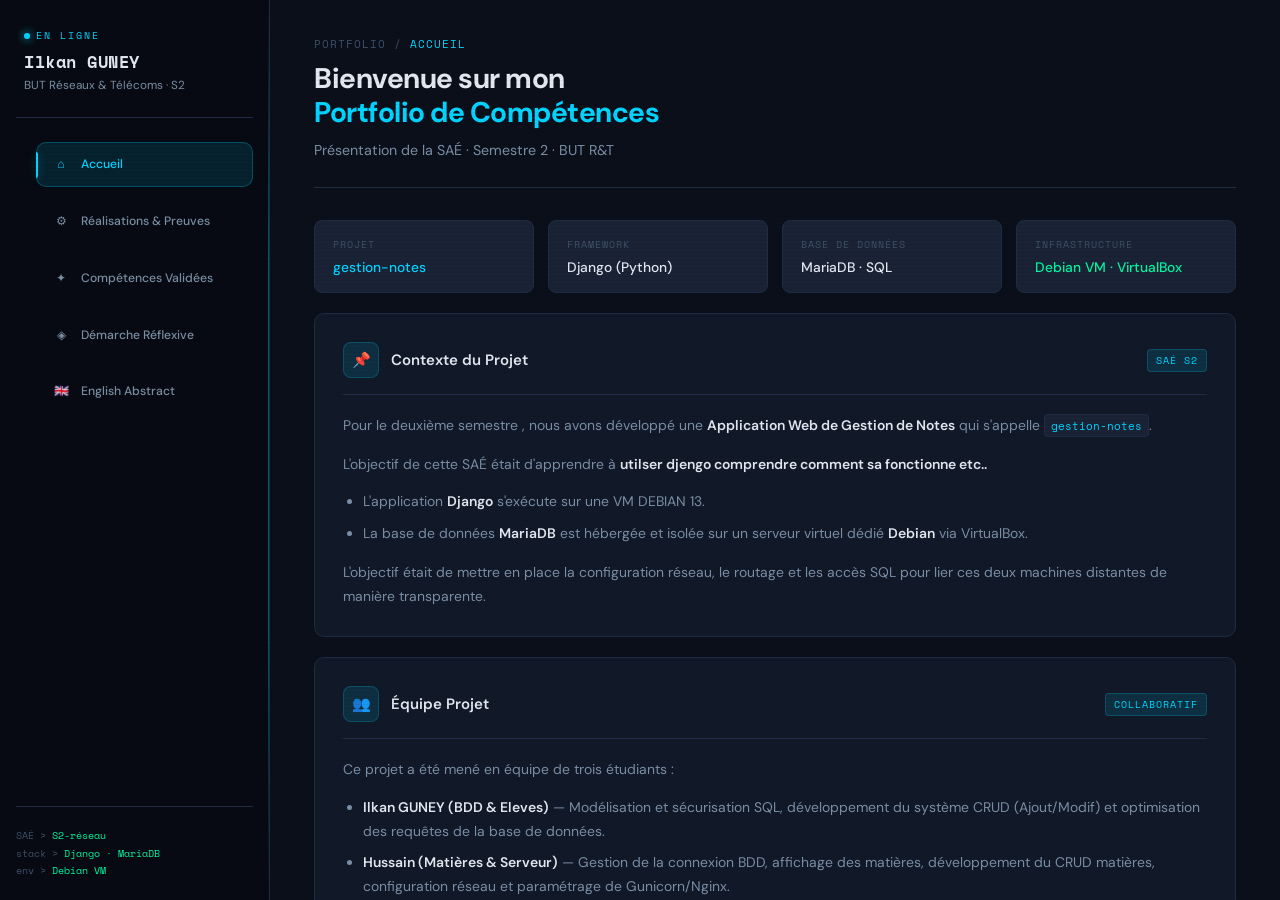
==== index.html @ a37f9f77 "Add files via upload" ====
<!DOCTYPE html>
<html lang="fr">
<head>
    <meta charset="UTF-8">
    <meta name="viewport" content="width=device-width, initial-scale=1.0">
    <title>Portfolio SAÉ — Ilkan GUNEY</title>
    <link rel="stylesheet" href="style.css">
</head>
<body>
    <aside class="sidebar">
        <div class="profile-section">
            <div class="profile-tag">En ligne</div>
            <h2>Ilkan GUNEY</h2>
            <div class="subtitle">BUT Réseaux &amp; Télécoms · S2</div>
        </div>
        <ul class="nav-menu">
            <li class="nav-item active">
                <a href="index.html">
                    <span class="nav-icon">⌂</span>
                    <span class="nav-label">Accueil</span>
                </a>
            </li>
            <li class="nav-item">
                <a href="realisations.html">
                    <span class="nav-icon">⚙</span>
                    <span class="nav-label">Réalisations &amp; Preuves</span>
                </a>
            </li>
            <li class="nav-item">
                <a href="competences.html">
                    <span class="nav-icon">✦</span>
                    <span class="nav-label">Compétences Validées</span>
                </a>
            </li>
            <li class="nav-item">
                <a href="reflexion.html">
                    <span class="nav-icon">◈</span>
                    <span class="nav-label">Démarche Réflexive</span>
                </a>
            </li>
            <li class="nav-item">
                <a href="english.html">
                    <span class="nav-icon">🇬🇧</span>
                    <span class="nav-label">English Abstract</span>
                </a>
            </li>
        </ul>
        <div class="sidebar-footer">
            <div class="sys-info">
                <div>SAÉ &gt; <span>S2-réseau</span></div>
                <div>stack &gt; <span>Django · MariaDB</span></div>
                <div>env &gt; <span>Debian VM</span></div>
            </div>
        </div>
    </aside>

    <main class="main-content">
        <div class="page-header">
            <div class="breadcrumb">Portfolio / <span>Accueil</span></div>
            <h1>Bienvenue sur mon<br><em>Portfolio de Compétences</em></h1>
            <p class="desc">Présentation  de la SAÉ · Semestre 2 · BUT R&amp;T</p>
        </div>

        <div class="info-grid">
            <div class="info-tile">
                <div class="label">Projet</div>
                <div class="value accent">gestion-notes</div>
            </div>
            <div class="info-tile">
                <div class="label">Framework</div>
                <div class="value">Django (Python)</div>
            </div>
            <div class="info-tile">
                <div class="label">Base de données</div>
                <div class="value">MariaDB · SQL</div>
            </div>
            <div class="info-tile">
                <div class="label">Infrastructure</div>
                <div class="value green">Debian VM · VirtualBox</div>
            </div>
        </div>

        <div class="card">
            <div class="card-header">
                <div class="card-icon">📌</div>
                <h3>Contexte du Projet</h3>
                <span class="card-tag">SAÉ S2</span>
            </div>
            <p>
                Pour le deuxième semestre , nous avons développé une
                <strong>Application Web de Gestion de Notes</strong> qui s'appelle  <code>gestion-notes</code>.
            </p>
            <p>
                L'objectif  de cette SAÉ était d'apprendre à <strong> utilser djengo comprendre comment sa fonctionne etc..</strong>
               
            </p>
            <ul>
                <li>L'application <strong>Django</strong> s'exécute sur une VM DEBIAN 13.</li>
                <li>La base de données <strong>MariaDB</strong> est hébergée et isolée sur un serveur virtuel dédié <strong>Debian</strong> via VirtualBox.</li>
            </ul>
            <p>
                L'objectif était de mettre en place la configuration réseau, le routage et les accès SQL pour lier ces deux machines distantes de manière transparente.
            </p>
        </div>

        <div class="card">
            <div class="card-header">
                <div class="card-icon">👥</div>
                <h3>Équipe Projet</h3>
                <span class="card-tag">Collaboratif</span>
            </div>
            <p>Ce projet a été mené en équipe de trois étudiants :</p>
            <ul>
                <li><strong>Ilkan GUNEY (BDD & Eleves)</strong> — Modélisation et sécurisation SQL, développement du système CRUD (Ajout/Modif) et optimisation des requêtes de la base de données.</li>
<li><strong>Hussain (Matières & Serveur)</strong> — Gestion de la connexion BDD, affichage des matières, développement du CRUD matières, configuration réseau et paramétrage de Gunicorn/Nginx.</li>
<li><strong>Rafael (CSV & Bulletins)</strong> — Conception des pages HTML, lecture et traitement des fichiers CSV pour l'enregistrement automatique des notes dans MySQL.</li>
            </ul>
        </div>

        <div class="card">
            <div class="card-header">
                <div class="card-icon">🗺</div>
                <h3>Navigation du Portfolio</h3>
            </div>
            <ul>
                <li><strong>Réalisations &amp; Preuves</strong> — Détails techniques des tâches accomplies avec captures d'écran</li>
                <li><strong>Compétences Validées</strong> — Correspondance avec le référentiel BUT (AC)</li>
                <li><strong>Démarche Réflexive</strong> — Analyse critique des pannes et résolutions</li>
                <li><strong>English Abstract</strong> — Résumé technique en anglais</li>
            </ul>
        </div>
    </main>
</body>
</html>
---- style.css ----
@import url('https://fonts.googleapis.com/css2?family=Space+Mono:wght@400;700&family=DM+Sans:wght@300;400;500;600;700&display=swap');

:root {
    --bg: #0b0f1a;
    --sidebar-bg: #070a12;
    --surface: #111827;
    --surface-2: #1a2235;
    --border: #1e2d45;
    --accent: #00d4ff;
    --accent-dim: rgba(0, 212, 255, 0.12);
    --accent-glow: rgba(0, 212, 255, 0.35);
    --green: #00f5a0;
    --green-dim: rgba(0, 245, 160, 0.1);
    --amber: #fbbf24;
    --amber-dim: rgba(251, 191, 36, 0.1);
    --text-primary: #e2e8f0;
    --text-secondary: #7a8fa6;
    --text-muted: #3d5068;
    --font-mono: 'Space Mono', monospace;
    --font-body: 'DM Sans', sans-serif;
    --sidebar-width: 270px;
    --radius: 10px;
}

*, *::before, *::after {
    margin: 0;
    padding: 0;
    box-sizing: border-box;
}

html {
    scroll-behavior: smooth;
}

body {
    background: var(--bg);
    color: var(--text-primary);
    font-family: var(--font-body);
    display: flex;
    height: 100vh;
    overflow: hidden;
    font-size: 15px;
}

/* ─── Scanline effect ─── */
body::before {
    content: '';
    position: fixed;
    inset: 0;
    background: repeating-linear-gradient(
        0deg,
        transparent,
        transparent 3px,
        rgba(0,0,0,0.04) 3px,
        rgba(0,0,0,0.04) 4px
    );
    pointer-events: none;
    z-index: 9999;
}

/* ═══════════════════════════════
   SIDEBAR
═══════════════════════════════ */
.sidebar {
    width: var(--sidebar-width);
    background: var(--sidebar-bg);
    border-right: 1px solid var(--border);
    display: flex;
    flex-direction: column;
    padding: 28px 16px 20px;
    flex-shrink: 0;
    position: relative;
    overflow: hidden;
}

.sidebar::after {
    content: '';
    position: absolute;
    top: 0;
    right: 0;
    width: 1px;
    height: 100%;
    background: linear-gradient(
        180deg,
        transparent 0%,
        var(--accent) 30%,
        var(--accent) 70%,
        transparent 100%
    );
    opacity: 0.4;
}

.profile-section {
    padding: 0 8px 24px;
    border-bottom: 1px solid var(--border);
    margin-bottom: 24px;
}

.profile-tag {
    font-family: var(--font-mono);
    font-size: 0.65em;
    color: var(--accent);
    letter-spacing: 2px;
    text-transform: uppercase;
    margin-bottom: 8px;
    display: flex;
    align-items: center;
    gap: 6px;
}

.profile-tag::before {
    content: '';
    display: inline-block;
    width: 6px;
    height: 6px;
    background: var(--accent);
    border-radius: 50%;
    box-shadow: 0 0 8px var(--accent);
    animation: pulse-dot 2s ease-in-out infinite;
}

@keyframes pulse-dot {
    0%, 100% { opacity: 1; box-shadow: 0 0 8px var(--accent); }
    50% { opacity: 0.5; box-shadow: 0 0 2px var(--accent); }
}

.profile-section h2 {
    font-family: var(--font-mono);
    font-size: 1.15em;
    font-weight: 700;
    color: var(--text-primary);
    letter-spacing: 0.5px;
    line-height: 1.3;
}

.profile-section .subtitle {
    font-size: 0.78em;
    color: var(--text-secondary);
    margin-top: 4px;
}

/* NAV */
.nav-menu {
    list-style: none;
    display: flex;
    flex-direction: column;
    gap: 4px;
    flex: 1;
}

.nav-item a {
    display: flex;
    align-items: center;
    gap: 10px;
    padding: 11px 14px;
    border-radius: var(--radius);
    text-decoration: none;
    color: var(--text-secondary);
    font-size: 0.875em;
    font-weight: 500;
    transition: all 0.2s ease;
    border: 1px solid transparent;
    position: relative;
}

.nav-item a:hover {
    color: var(--text-primary);
    background: var(--surface);
    border-color: var(--border);
}

.nav-item.active a {
    color: var(--accent);
    background: var(--accent-dim);
    border-color: rgba(0, 212, 255, 0.25);
}

.nav-item.active a::before {
    content: '';
    position: absolute;
    left: -1px;
    top: 20%;
    height: 60%;
    width: 2px;
    background: var(--accent);
    border-radius: 0 2px 2px 0;
    box-shadow: 0 0 8px var(--accent-glow);
}

.nav-icon {
    font-size: 1em;
    width: 20px;
    text-align: center;
    flex-shrink: 0;
}

.nav-label {
    flex: 1;
}

/* Sidebar footer */
.sidebar-footer {
    padding-top: 20px;
    border-top: 1px solid var(--border);
}

.sys-info {
    font-family: var(--font-mono);
    font-size: 0.65em;
    color: var(--text-muted);
    line-height: 1.8;
}

.sys-info span {
    color: var(--green);
}

/* ═══════════════════════════════
   MAIN CONTENT
═══════════════════════════════ */
.main-content {
    flex: 1;
    padding: 36px 44px;
    overflow-y: auto;
    background: var(--bg);
}

.main-content::-webkit-scrollbar {
    width: 4px;
}

.main-content::-webkit-scrollbar-track {
    background: transparent;
}

.main-content::-webkit-scrollbar-thumb {
    background: var(--border);
    border-radius: 4px;
}

/* ─── Page Header ─── */
.page-header {
    margin-bottom: 32px;
    padding-bottom: 24px;
    border-bottom: 1px solid var(--border);
    position: relative;
}

.page-header .breadcrumb {
    font-family: var(--font-mono);
    font-size: 0.7em;
    color: var(--text-muted);
    letter-spacing: 1px;
    text-transform: uppercase;
    margin-bottom: 10px;
}

.page-header .breadcrumb span {
    color: var(--accent);
}

.page-header h1 {
    font-size: 1.9em;
    font-weight: 700;
    color: var(--text-primary);
    line-height: 1.2;
    letter-spacing: -0.5px;
}

.page-header h1 em {
    font-style: normal;
    color: var(--accent);
}

.page-header .desc {
    margin-top: 8px;
    color: var(--text-secondary);
    font-size: 0.95em;
}

/* ─── Cards ─── */
.card {
    background: var(--surface);
    border: 1px solid var(--border);
    border-radius: var(--radius);
    padding: 28px;
    margin-bottom: 20px;
    position: relative;
    transition: border-color 0.2s;
}

.card:hover {
    border-color: #2a3f5a;
}

.card-header {
    display: flex;
    align-items: center;
    gap: 12px;
    margin-bottom: 18px;
    padding-bottom: 16px;
    border-bottom: 1px solid var(--border);
}

.card-icon {
    width: 36px;
    height: 36px;
    background: var(--accent-dim);
    border: 1px solid rgba(0, 212, 255, 0.2);
    border-radius: 8px;
    display: flex;
    align-items: center;
    justify-content: center;
    font-size: 1em;
    flex-shrink: 0;
}

.card-header h3 {
    font-size: 1em;
    font-weight: 600;
    color: var(--text-primary);
    flex: 1;
}

.card-tag {
    font-family: var(--font-mono);
    font-size: 0.65em;
    color: var(--accent);
    background: var(--accent-dim);
    border: 1px solid rgba(0, 212, 255, 0.2);
    padding: 3px 8px;
    border-radius: 4px;
    letter-spacing: 1px;
    text-transform: uppercase;
}

/* ─── Typography ─── */
p {
    color: var(--text-secondary);
    line-height: 1.75;
    margin-bottom: 14px;
    font-size: 0.93em;
}

p:last-child {
    margin-bottom: 0;
}

strong {
    color: var(--text-primary);
    font-weight: 600;
}

code {
    font-family: var(--font-mono);
    font-size: 0.82em;
    background: var(--surface-2);
    border: 1px solid var(--border);
    padding: 2px 6px;
    border-radius: 4px;
    color: var(--accent);
}

ul, ol {
    margin-left: 20px;
    margin-bottom: 14px;
}

li {
    color: var(--text-secondary);
    line-height: 1.7;
    margin-bottom: 8px;
    font-size: 0.93em;
}

li strong {
    color: var(--text-primary);
}

ol li {
    padding-left: 4px;
}

/* ─── Badge ─── */
.badge {
    font-family: var(--font-mono);
    font-size: 0.72em;
    padding: 3px 9px;
    border-radius: 4px;
    display: inline-block;
    margin-right: 8px;
    font-weight: 700;
    letter-spacing: 0.5px;
}

.badge-blue {
    background: rgba(59, 130, 246, 0.12);
    color: #60a5fa;
    border: 1px solid rgba(59, 130, 246, 0.25);
}

.badge-green {
    background: var(--green-dim);
    color: var(--green);
    border: 1px solid rgba(0, 245, 160, 0.2);
}

.badge-amber {
    background: var(--amber-dim);
    color: var(--amber);
    border: 1px solid rgba(251, 191, 36, 0.2);
}

/* ─── Code block ─── */
.code-block {
    background: #060c16;
    border: 1px solid var(--border);
    border-radius: var(--radius);
    margin: 16px 0;
    overflow: hidden;
}

.code-block-header {
    padding: 8px 16px;
    background: var(--surface-2);
    border-bottom: 1px solid var(--border);
    display: flex;
    align-items: center;
    gap: 8px;
}

.code-dot {
    width: 10px;
    height: 10px;
    border-radius: 50%;
}
.code-dot.red { background: #ff5f57; }
.code-dot.yellow { background: #ffbd2e; }
.code-dot.green { background: #28ca42; }

.code-filename {
    font-family: var(--font-mono);
    font-size: 0.72em;
    color: var(--text-muted);
    margin-left: 6px;
}

.code-block pre {
    padding: 18px 20px;
    overflow-x: auto;
    font-family: var(--font-mono);
    font-size: 0.85em;
    line-height: 1.65;
    color: #7dd3fc;
    margin: 0;
}

/* ─── Preuve box ─── */
.preuve-box {
    background: var(--surface-2);
    border: 1px dashed var(--border);
    border-radius: var(--radius);
    padding: 22px;
    margin-top: 20px;
    transition: border-color 0.25s;
}

.preuve-box:hover {
    border-color: rgba(0, 212, 255, 0.3);
}

.preuve-header {
    font-family: var(--font-mono);
    font-size: 0.78em;
    color: var(--green);
    font-weight: 700;
    letter-spacing: 0.5px;
    margin-bottom: 12px;
    display: flex;
    align-items: center;
    gap: 8px;
    text-transform: uppercase;
}

.preuve-header::before {
    content: '//';
    opacity: 0.5;
}

.preuve-instruction {
    font-size: 0.85em;
    color: var(--text-secondary);
    background: rgba(0, 245, 160, 0.04);
    border-left: 3px solid var(--green);
    padding: 12px 15px;
    border-radius: 0 6px 6px 0;
    margin-bottom: 16px;
    line-height: 1.65;
}

.image-placeholder {
    width: 100%;
    height: 220px;
    border-radius: 8px;
    border: 1px dashed var(--border);
    background: var(--surface);
    display: flex;
    align-items: center;
    justify-content: center;
    flex-direction: column;
    gap: 8px;
    color: var(--text-muted);
    font-family: var(--font-mono);
    font-size: 0.75em;
    letter-spacing: 0.5px;
}

.image-placeholder::before {
    content: '⎙';
    font-size: 2em;
    color: var(--border);
}

/* ─── Competence badge group ─── */
.ac-item {
    display: flex;
    gap: 14px;
    padding: 16px 0;
    border-bottom: 1px solid var(--border);
    align-items: flex-start;
}

.ac-item:last-child {
    border-bottom: none;
    padding-bottom: 0;
}

.ac-code {
    font-family: var(--font-mono);
    font-size: 0.78em;
    font-weight: 700;
    color: var(--accent);
    background: var(--accent-dim);
    border: 1px solid rgba(0, 212, 255, 0.2);
    padding: 4px 10px;
    border-radius: 5px;
    white-space: nowrap;
    flex-shrink: 0;
    margin-top: 2px;
}

.ac-content {
    flex: 1;
}

.ac-content strong {
    display: block;
    margin-bottom: 4px;
    font-size: 0.92em;
}

.ac-content p {
    margin: 0;
    font-size: 0.87em;
}

/* ─── Info grid ─── */
.info-grid {
    display: grid;
    grid-template-columns: repeat(auto-fit, minmax(200px, 1fr));
    gap: 14px;
    margin-bottom: 20px;
}

.info-tile {
    background: var(--surface-2);
    border: 1px solid var(--border);
    border-radius: 8px;
    padding: 16px 18px;
}

.info-tile .label {
    font-family: var(--font-mono);
    font-size: 0.65em;
    color: var(--text-muted);
    text-transform: uppercase;
    letter-spacing: 1px;
    margin-bottom: 6px;
}

.info-tile .value {
    font-size: 0.92em;
    color: var(--text-primary);
    font-weight: 500;
}

.info-tile .value.accent { color: var(--accent); }
.info-tile .value.green { color: var(--green); }

/* ─── Step list ─── */
.step-list {
    list-style: none;
    margin: 0;
    padding: 0;
    counter-reset: steps;
}

.step-list li {
    counter-increment: steps;
    display: flex;
    gap: 14px;
    padding: 14px 0;
    border-bottom: 1px solid var(--border);
}

.step-list li:last-child {
    border-bottom: none;
}

.step-list li::before {
    content: counter(steps);
    font-family: var(--font-mono);
    font-size: 0.75em;
    font-weight: 700;
    color: var(--accent);
    background: var(--accent-dim);
    border: 1px solid rgba(0, 212, 255, 0.2);
    width: 26px;
    height: 26px;
    border-radius: 50%;
    display: flex;
    align-items: center;
    justify-content: center;
    flex-shrink: 0;
    margin-top: 2px;
}

/* ─── English page ─── */
.en-section {
    border-left: 3px solid var(--accent);
    padding-left: 20px;
    margin-bottom: 24px;
}

.en-section h4 {
    font-family: var(--font-mono);
    font-size: 0.75em;
    text-transform: uppercase;
    letter-spacing: 1.5px;
    color: var(--accent);
    margin-bottom: 10px;
}

/* ─── Animations ─── */
@keyframes fadeInUp {
    from { opacity: 0; transform: translateY(14px); }
    to   { opacity: 1; transform: translateY(0); }
}

.card {
    animation: fadeInUp 0.35s ease both;
}

.card:nth-child(2) { animation-delay: 0.05s; }
.card:nth-child(3) { animation-delay: 0.1s; }
.card:nth-child(4) { animation-delay: 0.15s; }
.card:nth-child(5) { animation-delay: 0.2s; }
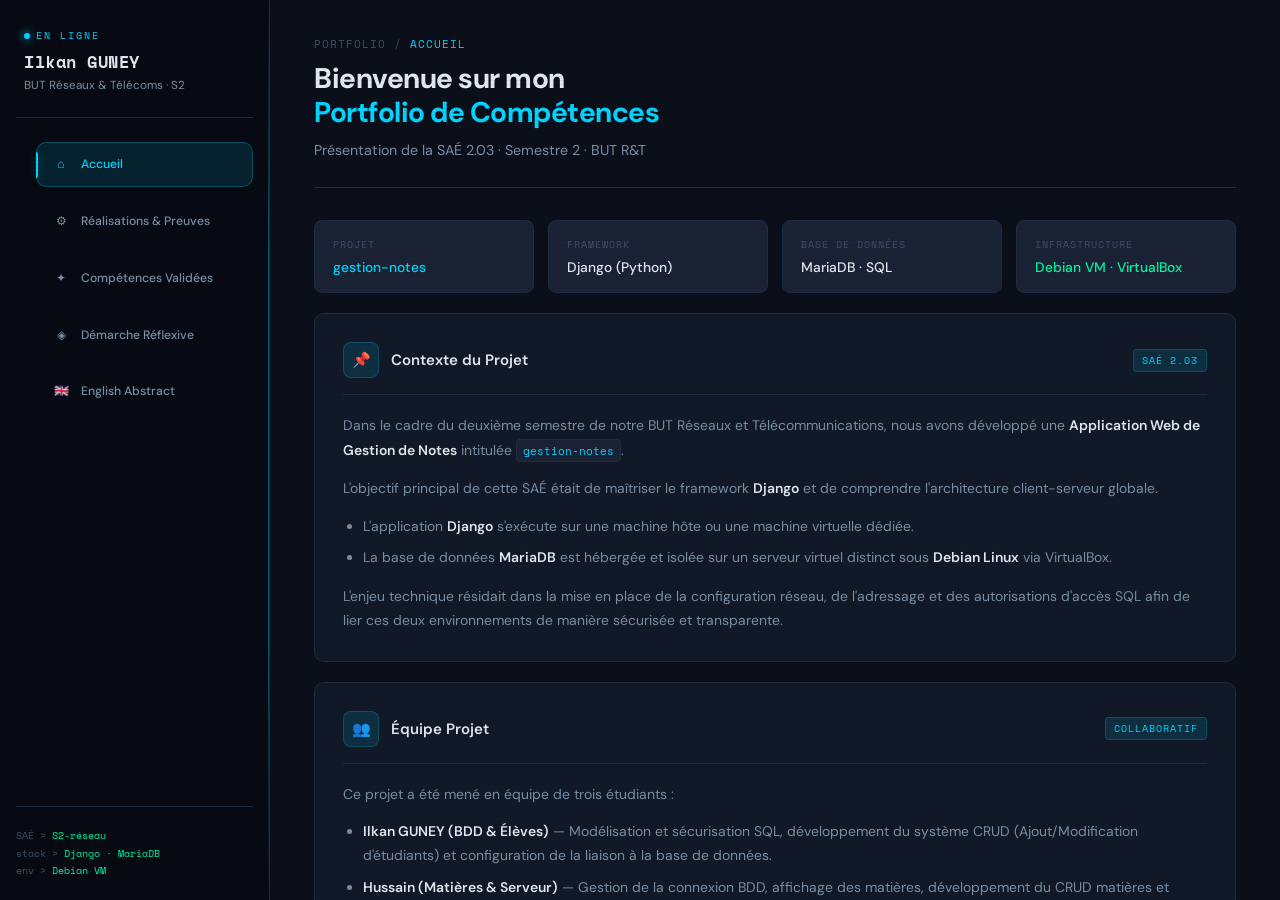
==== commit b6d4ea33: "Update project descriptions and team roles in index.html" ====
--- a/index.html
+++ b/index.html
@@ -58,7 +58,7 @@
         <div class="page-header">
             <div class="breadcrumb">Portfolio / <span>Accueil</span></div>
             <h1>Bienvenue sur mon<br><em>Portfolio de Compétences</em></h1>
-            <p class="desc">Présentation  de la SAÉ · Semestre 2 · BUT R&amp;T</p>
+            <p class="desc">Présentation de la SAÉ 2.03 · Semestre 2 · BUT R&amp;T</p>
         </div>
 
         <div class="info-grid">
@@ -84,22 +84,21 @@
             <div class="card-header">
                 <div class="card-icon">📌</div>
                 <h3>Contexte du Projet</h3>
-                <span class="card-tag">SAÉ S2</span>
+                <span class="card-tag">SAÉ 2.03</span>
             </div>
             <p>
-                Pour le deuxième semestre , nous avons développé une
-                <strong>Application Web de Gestion de Notes</strong> qui s'appelle  <code>gestion-notes</code>.
+                Dans le cadre du deuxième semestre de notre BUT Réseaux et Télécommunications, nous avons développé une 
+                <strong>Application Web de Gestion de Notes</strong> intitulée <code>gestion-notes</code>.
             </p>
             <p>
-                L'objectif  de cette SAÉ était d'apprendre à <strong> utilser djengo comprendre comment sa fonctionne etc..</strong>
-               
+                L'objectif principal de cette SAÉ était de maîtriser le framework <strong>Django</strong> et de comprendre l'architecture client-serveur globale.
             </p>
             <ul>
-                <li>L'application <strong>Django</strong> s'exécute sur une VM DEBIAN 13.</li>
-                <li>La base de données <strong>MariaDB</strong> est hébergée et isolée sur un serveur virtuel dédié <strong>Debian</strong> via VirtualBox.</li>
+                <li>L'application <strong>Django</strong> s'exécute sur une machine hôte ou une machine virtuelle dédiée.</li>
+                <li>La base de données <strong>MariaDB</strong> est hébergée et isolée sur un serveur virtuel distinct sous <strong>Debian Linux</strong> via VirtualBox.</li>
             </ul>
             <p>
-                L'objectif était de mettre en place la configuration réseau, le routage et les accès SQL pour lier ces deux machines distantes de manière transparente.
+                L'enjeu technique résidait dans la mise en place de la configuration réseau, de l'adressage et des autorisations d'accès SQL afin de lier ces deux environnements de manière sécurisée et transparente.
             </p>
         </div>
 
@@ -111,9 +110,9 @@
             </div>
             <p>Ce projet a été mené en équipe de trois étudiants :</p>
             <ul>
-                <li><strong>Ilkan GUNEY (BDD & Eleves)</strong> — Modélisation et sécurisation SQL, développement du système CRUD (Ajout/Modif) et optimisation des requêtes de la base de données.</li>
-<li><strong>Hussain (Matières & Serveur)</strong> — Gestion de la connexion BDD, affichage des matières, développement du CRUD matières, configuration réseau et paramétrage de Gunicorn/Nginx.</li>
-<li><strong>Rafael (CSV & Bulletins)</strong> — Conception des pages HTML, lecture et traitement des fichiers CSV pour l'enregistrement automatique des notes dans MySQL.</li>
+                <li><strong>Ilkan GUNEY (BDD &amp; Élèves)</strong> — Modélisation et sécurisation SQL, développement du système CRUD (Ajout/Modification d'étudiants) et configuration de la liaison à la base de données.</li>
+                <li><strong>Hussain (Matières &amp; Serveur)</strong> — Gestion de la connexion BDD, affichage des matières, développement du CRUD matières et configuration réseau.</li>
+                <li><strong>Rafael (CSV &amp; Bulletins)</strong> — Conception des interfaces HTML/CSS, lecture et traitement des fichiers CSV pour l'importation automatisée des notes dans la base de données.</li>
             </ul>
         </div>
 
@@ -123,10 +122,10 @@
                 <h3>Navigation du Portfolio</h3>
             </div>
             <ul>
-                <li><strong>Réalisations &amp; Preuves</strong> — Détails techniques des tâches accomplies avec captures d'écran</li>
-                <li><strong>Compétences Validées</strong> — Correspondance avec le référentiel BUT (AC)</li>
-                <li><strong>Démarche Réflexive</strong> — Analyse critique des pannes et résolutions</li>
-                <li><strong>English Abstract</strong> — Résumé technique en anglais</li>
+                <li><strong>Réalisations &amp; Preuves</strong> — Détails techniques des tâches accomplies avec captures d'écran.</li>
+                <li><strong>Compétences Validées</strong> — Correspondance avec le référentiel national BUT (AC).</li>
+                <li><strong>Démarche Réflexive</strong> — Analyse critique des incidents techniques rencontrés et résolutions.</li>
+                <li><strong>English Abstract</strong> — Résumé technique rédigé en anglais.</li>
             </ul>
         </div>
     </main>
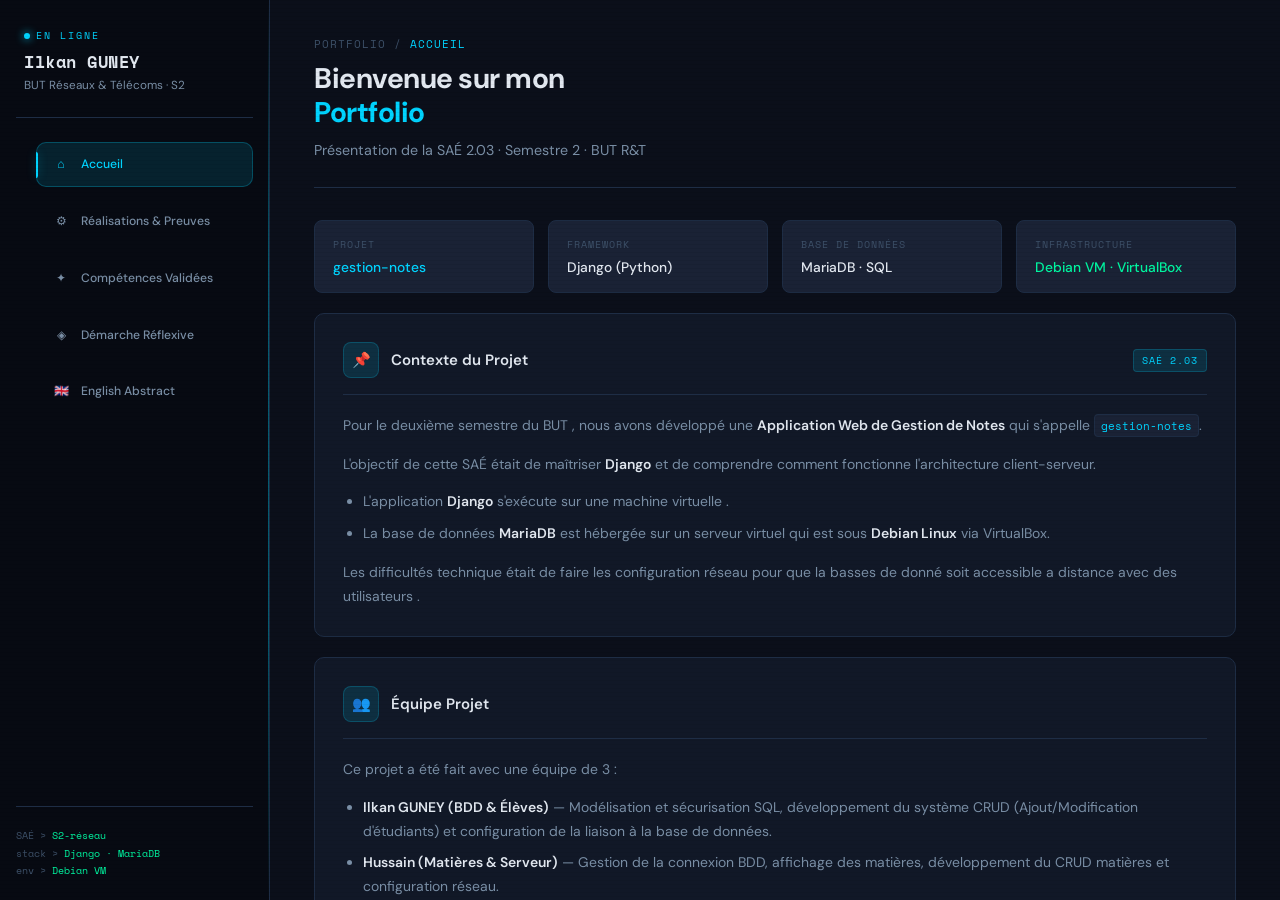
==== commit c08907aa: "Update index.html" ====
--- a/index.html
+++ b/index.html
@@ -57,7 +57,7 @@
     <main class="main-content">
         <div class="page-header">
             <div class="breadcrumb">Portfolio / <span>Accueil</span></div>
-            <h1>Bienvenue sur mon<br><em>Portfolio de Compétences</em></h1>
+            <h1>Bienvenue sur mon<br><em>Portfolio </em></h1>
             <p class="desc">Présentation de la SAÉ 2.03 · Semestre 2 · BUT R&amp;T</p>
         </div>
 
@@ -87,18 +87,18 @@
                 <span class="card-tag">SAÉ 2.03</span>
             </div>
             <p>
-                Dans le cadre du deuxième semestre de notre BUT Réseaux et Télécommunications, nous avons développé une 
-                <strong>Application Web de Gestion de Notes</strong> intitulée <code>gestion-notes</code>.
+                Pour le  deuxième semestre du  BUT , nous avons développé une 
+                <strong>Application Web de Gestion de Notes</strong> qui s'appelle  <code>gestion-notes</code>.
             </p>
             <p>
-                L'objectif principal de cette SAÉ était de maîtriser le framework <strong>Django</strong> et de comprendre l'architecture client-serveur globale.
+                L'objectif  de cette SAÉ était de maîtriser  <strong>Django</strong> et de comprendre comment fonctionne l'architecture client-serveur.
             </p>
             <ul>
-                <li>L'application <strong>Django</strong> s'exécute sur une machine hôte ou une machine virtuelle dédiée.</li>
-                <li>La base de données <strong>MariaDB</strong> est hébergée et isolée sur un serveur virtuel distinct sous <strong>Debian Linux</strong> via VirtualBox.</li>
+                <li>L'application <strong>Django</strong> s'exécute sur  une machine virtuelle .</li>
+                <li>La base de données <strong>MariaDB</strong> est hébergée sur un serveur virtuel qui est sous  <strong>Debian Linux</strong> via VirtualBox.</li>
             </ul>
             <p>
-                L'enjeu technique résidait dans la mise en place de la configuration réseau, de l'adressage et des autorisations d'accès SQL afin de lier ces deux environnements de manière sécurisée et transparente.
+                Les difficultés  technique était de faire les configuration réseau pour que la basses de donné soit accessible a distance avec des utilisateurs .
             </p>
         </div>
 
@@ -106,9 +106,9 @@
             <div class="card-header">
                 <div class="card-icon">👥</div>
                 <h3>Équipe Projet</h3>
-                <span class="card-tag">Collaboratif</span>
+              
             </div>
-            <p>Ce projet a été mené en équipe de trois étudiants :</p>
+            <p>Ce projet a été fait avec une équipe de 3 :</p>
             <ul>
                 <li><strong>Ilkan GUNEY (BDD &amp; Élèves)</strong> — Modélisation et sécurisation SQL, développement du système CRUD (Ajout/Modification d'étudiants) et configuration de la liaison à la base de données.</li>
                 <li><strong>Hussain (Matières &amp; Serveur)</strong> — Gestion de la connexion BDD, affichage des matières, développement du CRUD matières et configuration réseau.</li>
--- a/style.css
+++ b/style.css
@@ -665,3 +665,93 @@
 .card:nth-child(3) { animation-delay: 0.1s; }
 .card:nth-child(4) { animation-delay: 0.15s; }
 .card:nth-child(5) { animation-delay: 0.2s; }
+
+
+/* ==========================================================================
+   AJOUT DU SYSTÈME RESPONSIVE (PC & MOBILE AUTOMATIQUE)
+   ========================================================================== */
+@media (max-width: 768px) {
+    body {
+        flex-direction: column;
+        height: auto;
+        overflow: auto; /* Autorise le scroll global sur mobile */
+    }
+
+    .sidebar {
+        width: 100%;
+        height: auto;
+        border-right: none;
+        border-bottom: 1px solid var(--border);
+        padding: 20px 16px;
+    }
+
+    .sidebar::after {
+        width: 100%;
+        height: 1px;
+        top: auto;
+        bottom: 0;
+        background: linear-gradient(90deg, transparent, var(--accent), transparent);
+    }
+
+    .profile-section {
+        text-align: center;
+        padding-bottom: 16px;
+        margin-bottom: 16px;
+    }
+
+    .profile-tag {
+        justify-content: center;
+    }
+
+    .nav-menu {
+        flex-direction: row;
+        flex-wrap: wrap;
+        gap: 6px;
+        justify-content: center;
+    }
+
+    .nav-item a {
+        padding: 8px 12px;
+        font-size: 0.8em;
+    }
+
+    .nav-item.active a::before {
+        left: 20%;
+        top: auto;
+        bottom: -1px;
+        height: 2px;
+        width: 60%;
+        border-radius: 2px 2px 0 0;
+    }
+
+    .sidebar-footer {
+        display: none; /* Cache les petites lignes système sur mobile pour épurer */
+    }
+
+    .main-content {
+        padding: 24px 16px;
+        overflow-y: visible; /* Laisse le body gérer le scroll */
+    }
+
+    .page-header h1 {
+        font-size: 1.5em;
+    }
+
+    .info-grid {
+        grid-template-columns: repeat(2, 1fr); /* 2x2 tuiles sur mobile au lieu d'une ligne */
+        gap: 10px;
+    }
+
+    .info-tile {
+        padding: 12px;
+    }
+
+    .card {
+        padding: 20px;
+    }
+
+    .card-header {
+        flex-direction: column;
+        align-items: flex-start;
+        gap: 8px;
+    }
